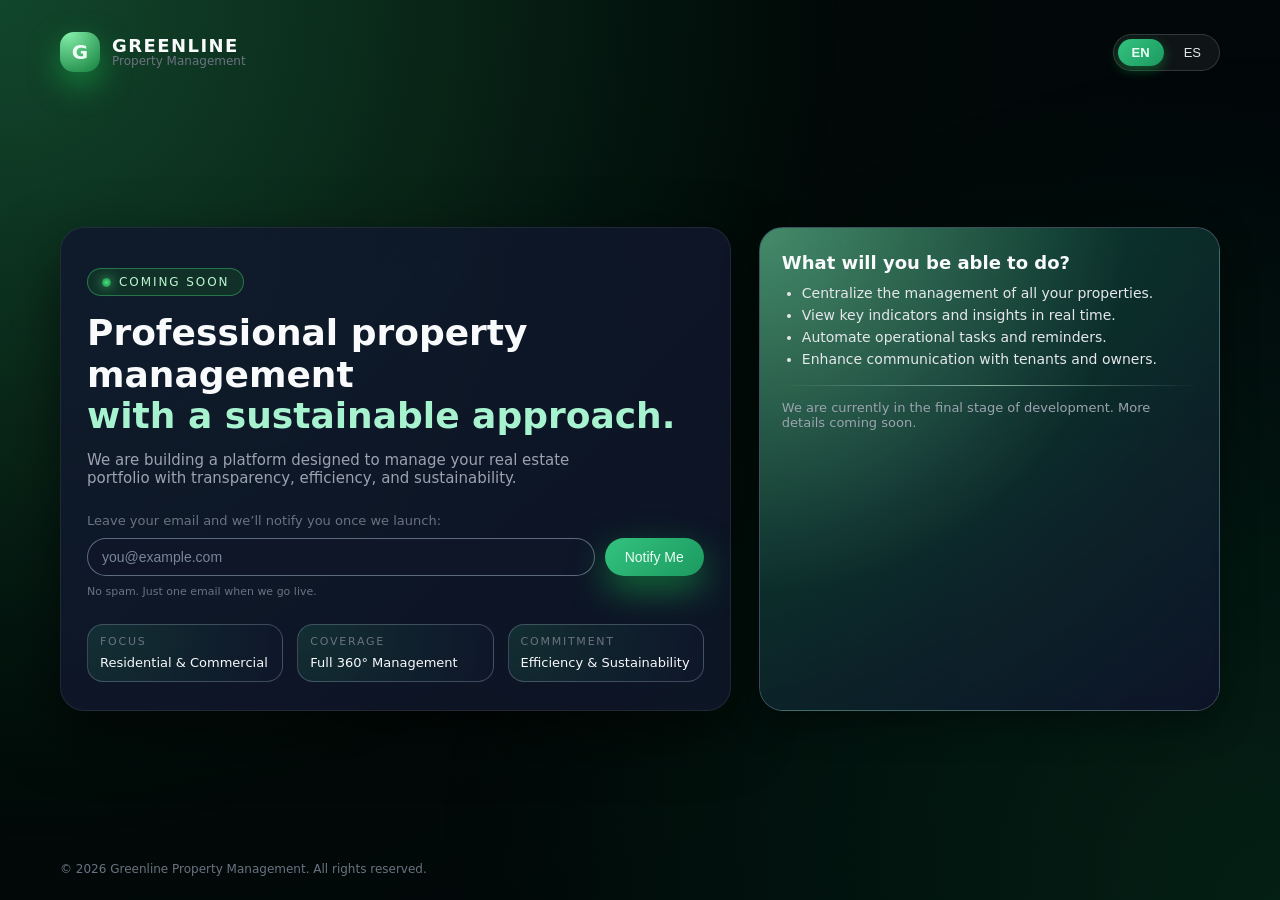
==== index.html @ aec6a35e "Initial" ====
<!DOCTYPE html>
<html lang="en">
  <head>
    <meta charset="UTF-8" />
    <title data-i18n="meta.title">Greenline Property Management – Coming Soon</title>
    <meta name="viewport" content="width=device-width, initial-scale=1.0" />

    <meta
      name="description"
      data-i18n="meta.description"
      content="We are building a modern platform for smart, transparent, and sustainable property management."
    />

    <link rel="stylesheet" href="styles.css" />
  </head>

  <body>
    <div class="gl-page">
      <div class="gl-overlay"></div>

      <!-- HEADER -->
      <header class="gl-header">
        <div class="gl-logo">
          <div class="gl-logo-mark">G</div>
          <div class="gl-logo-text">
            <span class="gl-logo-title">Greenline</span>
            <span class="gl-logo-subtitle">Property Management</span>
          </div>
        </div>

        <!-- Idioma manual (opcional) -->
        <div class="lang-switcher">
            <button data-lang="en" class="lang-btn">EN</button>
            <button data-lang="es" class="lang-btn">ES</button>
        </div>

      </header>

      <!-- MAIN HERO -->
      <main class="gl-main">
        <section class="gl-hero">
          <div class="gl-hero-content">
            <p class="gl-badge" data-i18n="badge">Coming Soon</p>

            <h1 class="gl-title">
              <span data-i18n="hero.title1">Professional property management</span>
              <span class="gl-title-highlight" data-i18n="hero.title2">
                with a sustainable approach.
              </span>
            </h1>

            <p class="gl-subtitle" data-i18n="hero.subtitle">
              We are building a platform designed to manage your real estate
              portfolio with transparency, efficiency, and sustainability.
            </p>

            <!-- FORM -->
            <form class="gl-form">
              <label for="email" class="gl-form-label" data-i18n="form.label">
                Leave your email and we’ll notify you once we launch:
              </label>

              <div class="gl-form-row">
                <input
                  type="email"
                  id="email"
                  class="gl-input"
                  required
                  data-i18n-placeholder="form.placeholder"
                  placeholder="you@example.com"
                />

                <button type="submit" class="gl-button" data-i18n="form.button">
                  Notify Me
                </button>
              </div>

              <p class="gl-privacy" data-i18n="form.privacy">
                No spam. Just one email when we go live.
              </p>
            </form>

            <!-- META DATA -->
            <div class="gl-meta">
              <div class="gl-meta-item">
                <span class="gl-meta-label" data-i18n="meta1.label">Focus</span>
                <span class="gl-meta-value" data-i18n="meta1.value">Residential & Commercial</span>
              </div>

              <div class="gl-meta-item">
                <span class="gl-meta-label" data-i18n="meta2.label">Coverage</span>
                <span class="gl-meta-value" data-i18n="meta2.value">Full 360° Management</span>
              </div>

              <div class="gl-meta-item">
                <span class="gl-meta-label" data-i18n="meta3.label">Commitment</span>
                <span class="gl-meta-value" data-i18n="meta3.value">Efficiency & Sustainability</span>
              </div>
            </div>
          </div>

          <!-- SIDE CARD -->
          <aside class="gl-side-card">
            <div class="gl-side-gradient"></div>

            <div class="gl-side-inner">
              <h2 class="gl-side-title" data-i18n="side.title">What will you be able to do?</h2>

              <ul class="gl-list">
                <li data-i18n="side.list1">Centralize the management of all your properties.</li>
                <li data-i18n="side.list2">View key indicators and insights in real time.</li>
                <li data-i18n="side.list3">Automate operational tasks and reminders.</li>
                <li data-i18n="side.list4">Enhance communication with tenants and owners.</li>
              </ul>

              <div class="gl-divider"></div>

              <p class="gl-side-note" data-i18n="side.note">
                We are currently in the final stage of development...
              </p>
            </div>
          </aside>
        </section>
      </main>

      <!-- FOOTER -->
      <footer class="gl-footer">
        <p class="gl-footer-text">
          © <span id="year"></span>
          <span data-i18n="footer.text">Greenline Property Management. All rights reserved.</span>
        </p>
      </footer>
    </div>

    <script src="main.js"></script>
  </body>
</html>
---- styles.css ----
:root {
  --gl-bg-main: #020b08;
  --gl-bg-card: rgba(8, 22, 17, 0.92);
  --gl-bg-chip: rgba(19, 57, 40, 0.7);
  --gl-border-subtle: rgba(255, 255, 255, 0.08);

  --gl-primary: #33c27f;
  --gl-primary-soft: rgba(51, 194, 127, 0.18);
  --gl-primary-strong: #1c9a60;

  --gl-text-main: #f8fafc;
  --gl-text-muted: #9ca3af;
  --gl-text-soft: #6b7280;

  --gl-radius-lg: 24px;
  --gl-radius-md: 16px;
  --gl-radius-pill: 999px;

  --gl-shadow-soft: 0 22px 60px rgba(0, 0, 0, 0.6);
  --gl-shadow-subtle: 0 12px 35px rgba(0, 0, 0, 0.4);
}

/* RESET BÁSICO */

*,
*::before,
*::after {
  box-sizing: border-box;
}

html,
body {
  margin: 0;
  padding: 0;
}

body {
  font-family: "Inter", system-ui, -apple-system, BlinkMacSystemFont, "Segoe UI",
    sans-serif;
  background: radial-gradient(circle at top left, #0b2918 0, #020b08 42%, #01040a 100%);
  color: var(--gl-text-main);
  min-height: 100vh;
}

/* LAYOUT PRINCIPAL */

.gl-page {
  position: relative;
  min-height: 100vh;
  padding: 32px 20px 24px;
  display: flex;
  flex-direction: column;
  max-width: 1200px;
  margin: 0 auto;
  isolation: isolate;
}

.gl-overlay {
  position: fixed;
  inset: 0;
  background:
    radial-gradient(circle at 0% 0%, rgba(51, 194, 127, 0.22), transparent 55%),
    radial-gradient(circle at 100% 100%, rgba(21, 128, 61, 0.25), transparent 55%);
  opacity: 0.9;
  pointer-events: none;
  z-index: -2;
}

/* HEADER / LOGO */

.gl-header {
  display: flex;
  justify-content: space-between;
  align-items: center;
  margin-bottom: 32px;
}

.gl-logo {
  display: inline-flex;
  align-items: center;
  gap: 12px;
}

.gl-logo-mark {
  width: 40px;
  height: 40px;
  border-radius: 14px;
  background: radial-gradient(circle at 20% 0%, #86efac, #15803d);
  display: flex;
  align-items: center;
  justify-content: center;
  color: #ecfdf5;
  font-weight: 700;
  font-size: 20px;
  box-shadow: 0 12px 30px rgba(22, 163, 74, 0.65);
}

.gl-logo-text {
  display: flex;
  flex-direction: column;
  line-height: 1.1;
}

.gl-logo-title {
  font-size: 18px;
  font-weight: 600;
  letter-spacing: 0.08em;
  text-transform: uppercase;
}

.gl-logo-subtitle {
  font-size: 12px;
  color: var(--gl-text-soft);
}

/* HERO */

.gl-main {
  flex: 1;
  display: flex;
  align-items: center;
}

.gl-hero {
  display: grid;
  grid-template-columns: minmax(0, 1.6fr) minmax(0, 1.1fr);
  gap: 28px;
  align-items: stretch;
  width: 100%;
}

.gl-hero-content {
  padding: 28px 26px;
  border-radius: var(--gl-radius-lg);
  background: linear-gradient(
      135deg,
      rgba(15, 23, 42, 0.92),
      rgba(15, 23, 42, 0.85)
    ),
    radial-gradient(circle at top left, rgba(51, 194, 127, 0.22), transparent 60%);
  border: 1px solid var(--gl-border-subtle);
  box-shadow: var(--gl-shadow-soft);
  backdrop-filter: blur(18px);
}

/* Badge "Próximamente" */

.gl-badge {
  display: inline-flex;
  align-items: center;
  gap: 8px;
  padding: 6px 14px;
  border-radius: var(--gl-radius-pill);
  font-size: 12px;
  letter-spacing: 0.16em;
  text-transform: uppercase;
  background-color: var(--gl-bg-chip);
  color: #bbf7d0;
  border: 1px solid rgba(74, 222, 128, 0.4);
  margin-bottom: 16px;
}

.gl-badge::before {
  content: "";
  width: 9px;
  height: 9px;
  border-radius: 999px;
  background: radial-gradient(circle, #4ade80, #15803d);
  box-shadow: 0 0 12px rgba(74, 222, 128, 0.9);
}

/* Títulos y textos */

.gl-title {
  font-size: clamp(28px, 4vw, 36px);
  line-height: 1.15;
  margin: 0 0 14px;
}

.gl-title-highlight {
  display: block;
  color: #a7f3d0;
}

.gl-subtitle {
  margin: 0 0 26px;
  font-size: 15px;
  color: var(--gl-text-muted);
  max-width: 540px;
}

/* FORMULARIO */

.gl-form {
  margin-bottom: 26px;
}

.gl-form-label {
  display: block;
  font-size: 13px;
  color: var(--gl-text-soft);
  margin-bottom: 10px;
}

.gl-form-row {
  display: flex;
  flex-wrap: wrap;
  gap: 10px;
}

.gl-input {
  flex: 1 1 200px;
  min-width: 0;
  border-radius: 999px;
  border: 1px solid rgba(148, 163, 184, 0.6);
  background-color: rgba(15, 23, 42, 0.9);
  color: var(--gl-text-main);
  padding: 10px 14px;
  font-size: 14px;
  outline: none;
  transition: border-color 0.16s ease, box-shadow 0.16s ease,
    background-color 0.16s ease;
}

.gl-input::placeholder {
  color: rgba(148, 163, 184, 0.8);
}

.gl-input:focus {
  border-color: rgba(52, 211, 153, 0.8);
  box-shadow: 0 0 0 1px rgba(16, 185, 129, 0.45);
  background-color: rgba(15, 23, 42, 0.98);
}

.gl-button {
  flex: 0 0 auto;
  border: none;
  border-radius: 999px;
  padding: 10px 20px;
  font-size: 14px;
  font-weight: 500;
  cursor: pointer;
  background: linear-gradient(135deg, var(--gl-primary), var(--gl-primary-strong));
  color: #ecfdf5;
  display: inline-flex;
  align-items: center;
  justify-content: center;
  gap: 6px;
  box-shadow: 0 14px 35px rgba(22, 163, 74, 0.58);
  transition: transform 0.14s ease, box-shadow 0.14s ease,
    filter 0.14s ease;
}

.gl-button:hover {
  transform: translateY(-1px);
  box-shadow: 0 18px 40px rgba(22, 163, 74, 0.75);
  filter: brightness(1.05);
}

.gl-button:active {
  transform: translateY(0);
  box-shadow: 0 10px 25px rgba(22, 163, 74, 0.55);
}

.gl-privacy {
  margin-top: 9px;
  font-size: 11px;
  color: var(--gl-text-soft);
}

/* META INFO */

.gl-meta {
  display: grid;
  grid-template-columns: repeat(3, minmax(0, 1fr));
  gap: 14px;
  margin-top: 8px;
}

.gl-meta-item {
  padding: 10px 12px;
  border-radius: var(--gl-radius-md);
  border: 1px solid rgba(148, 163, 184, 0.35);
  background: radial-gradient(
    circle at top left,
    rgba(51, 194, 127, 0.15),
    rgba(15, 23, 42, 0.88)
  );
}

.gl-meta-label {
  display: block;
  font-size: 11px;
  letter-spacing: 0.16em;
  text-transform: uppercase;
  color: var(--gl-text-soft);
  margin-bottom: 4px;
}

.gl-meta-value {
  font-size: 13px;
  font-weight: 500;
}

/* SIDE CARD */

.gl-side-card {
  position: relative;
  border-radius: var(--gl-radius-lg);
  overflow: hidden;
  box-shadow: var(--gl-shadow-subtle);
  border: 1px solid rgba(148, 163, 184, 0.4);
  background: radial-gradient(circle at 0% 0%, #064e3b, #020617);
}

.gl-side-gradient {
  position: absolute;
  inset: 0;
  background:
    radial-gradient(circle at top left, rgba(187, 247, 208, 0.35), transparent 55%),
    linear-gradient(145deg, rgba(22, 101, 52, 0.4), rgba(15, 23, 42, 0.95));
  opacity: 0.95;
  pointer-events: none;
}

.gl-side-inner {
  position: relative;
  padding: 24px 22px 22px;
  z-index: 1;
}

.gl-side-title {
  margin: 0 0 12px;
  font-size: 18px;
}

.gl-list {
  margin: 0;
  padding-left: 20px;
  font-size: 14px;
  color: #e5e7eb;
}

.gl-list li {
  margin-bottom: 6px;
}

.gl-divider {
  margin: 18px 0 14px;
  height: 1px;
  border-radius: 999px;
  border: none;
  background: linear-gradient(
    to right,
    transparent,
    rgba(209, 250, 229, 0.6),
    transparent
  );
}

.gl-side-note {
  margin: 0;
  font-size: 13px;
  color: var(--gl-text-muted);
}

/* FOOTER */

.gl-footer {
  display: flex;
  justify-content: space-between;
  align-items: center;
  gap: 14px;
  margin-top: 28px;
  font-size: 12px;
  color: var(--gl-text-soft);
}

.gl-footer-text {
  margin: 0;
}

.gl-social {
  display: flex;
  align-items: center;
  gap: 8px;
}

.gl-social-link {
  width: 28px;
  height: 28px;
  border-radius: 999px;
  border: 1px solid rgba(148, 163, 184, 0.4);
  display: inline-flex;
  align-items: center;
  justify-content: center;
  background-color: rgba(15, 23, 42, 0.85);
  text-decoration: none;
  transition: background-color 0.16s ease, border-color 0.16s ease,
    transform 0.16s ease, box-shadow 0.16s ease;
}

.gl-social-link:hover {
  background-color: rgba(16, 185, 129, 0.1);
  border-color: rgba(45, 212, 191, 0.8);
  transform: translateY(-1px);
  box-shadow: 0 10px 22px rgba(15, 118, 110, 0.45);
}

.gl-icon {
  width: 15px;
  height: 15px;
  fill: #e5e7eb;
}

/* RESPONSIVE */

@media (max-width: 900px) {
  .gl-page {
    padding: 24px 16px 20px;
  }

  .gl-hero {
    grid-template-columns: minmax(0, 1fr);
  }

  .gl-side-card {
    order: -1;
  }

  .gl-hero-content {
    padding: 22px 18px 20px;
  }

  .gl-meta {
    grid-template-columns: repeat(3, minmax(0, 1fr));
  }
}

@media (max-width: 700px) {
  .gl-header {
    margin-bottom: 22px;
  }

  .gl-hero {
    gap: 18px;
  }

  .gl-form-row {
    flex-direction: column;
    align-items: stretch;
  }

  .gl-button {
    width: 100%;
    justify-content: center;
  }

  .gl-meta {
    grid-template-columns: minmax(0, 1fr);
  }

  .gl-footer {
    flex-direction: column-reverse;
    align-items: flex-start;
  }
}

/* LANG SWITCHER — pill style */
.lang-switcher {
  display: flex;
  gap: 6px;
  background: rgba(255, 255, 255, 0.06);
  padding: 4px;
  border-radius: 999px;
  border: 1px solid rgba(255, 255, 255, 0.15);
  backdrop-filter: blur(8px);
}

.lang-btn {
  padding: 6px 14px;
  border: none;
  border-radius: 999px;
  background: transparent;
  color: #e5e7eb;
  font-size: 13px;
  cursor: pointer;
  transition: all 0.2s ease;
}

.lang-btn:hover {
  background: rgba(255, 255, 255, 0.14);
}

.lang-btn.active {
  background: linear-gradient(135deg, #33c27f, #1c9a60);
  color: #ecfdf5;
  font-weight: 600;
  box-shadow: 0 4px 12px rgba(22, 163, 74, 0.45);
}
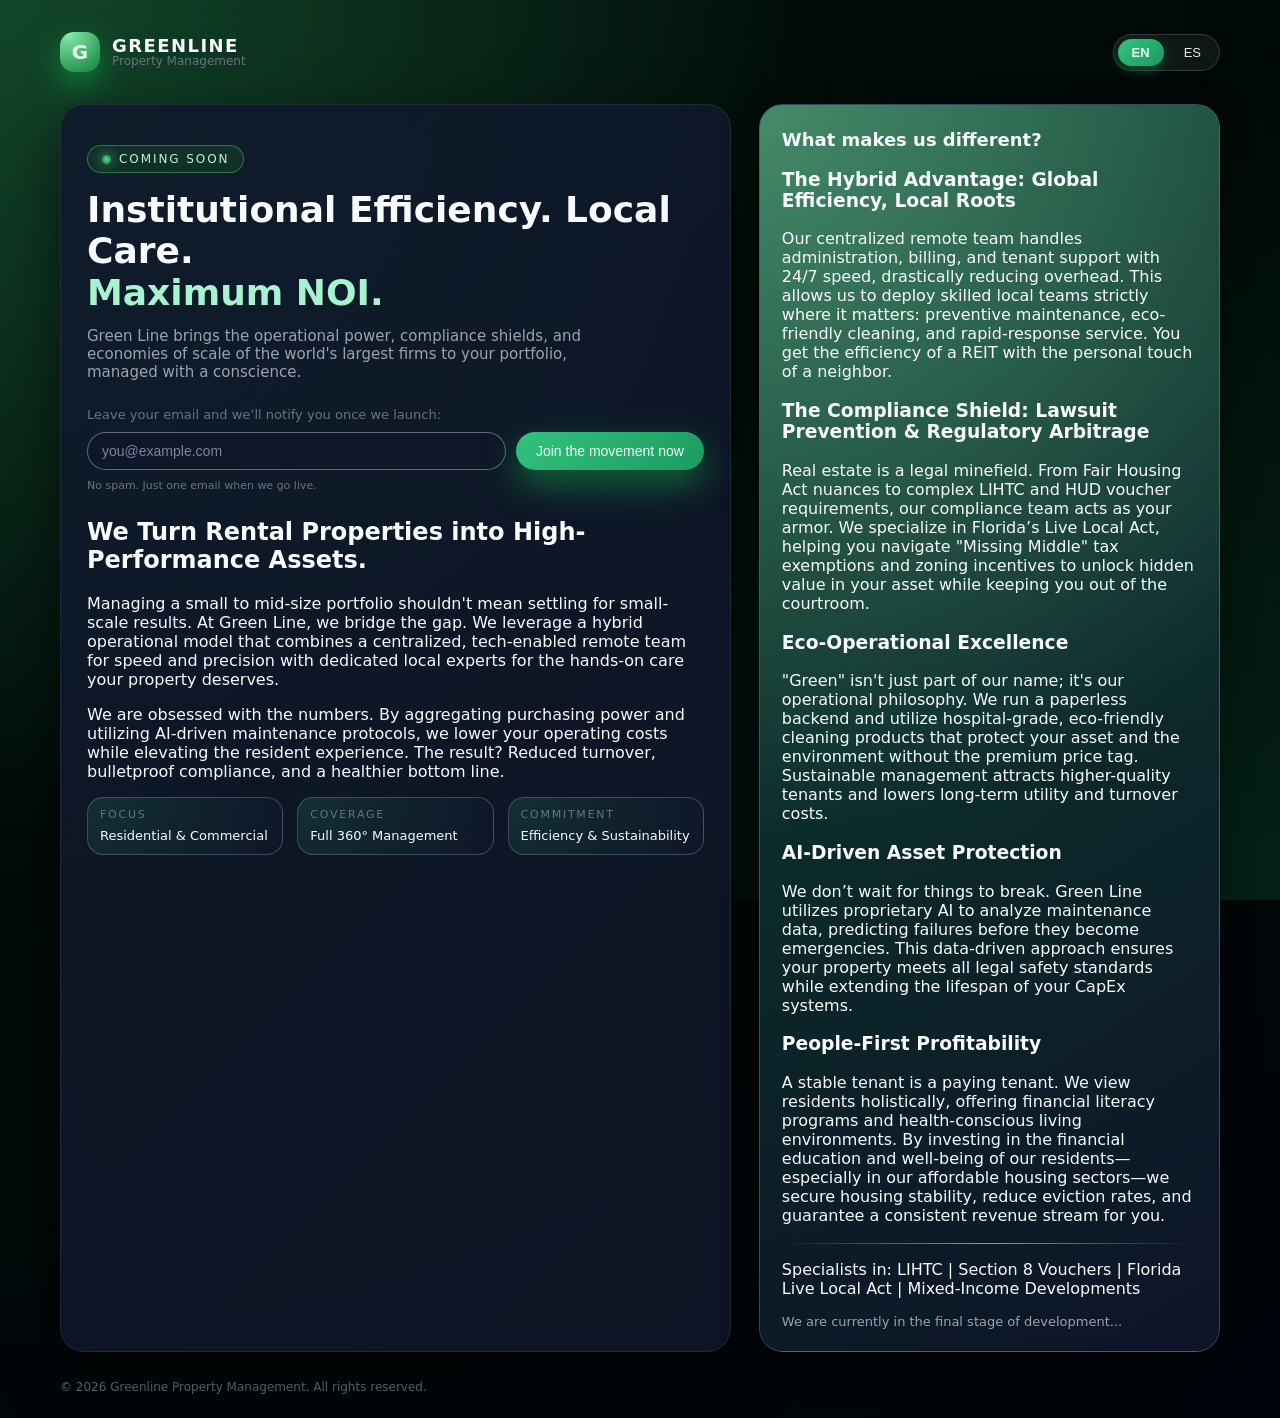
==== commit 1aa16595: "Cambios en index y landing" ====
--- a/index.html
+++ b/index.html
@@ -43,15 +43,14 @@
             <p class="gl-badge" data-i18n="badge">Coming Soon</p>
 
             <h1 class="gl-title">
-              <span data-i18n="hero.title1">Professional property management</span>
+              <span data-i18n="hero.title1">Institutional Efficiency. Local Care.</span>
               <span class="gl-title-highlight" data-i18n="hero.title2">
-                with a sustainable approach.
+                Maximum NOI.
               </span>
             </h1>
 
             <p class="gl-subtitle" data-i18n="hero.subtitle">
-              We are building a platform designed to manage your real estate
-              portfolio with transparency, efficiency, and sustainability.
+              Green Line brings the operational power, compliance shields, and economies of scale of the world's largest firms to your portfolio, managed with a conscience.
             </p>
 
             <!-- FORM -->
@@ -71,7 +70,7 @@
                 />
 
                 <button type="submit" class="gl-button" data-i18n="form.button">
-                  Notify Me
+                  Join the movement now
                 </button>
               </div>
 
@@ -79,6 +78,17 @@
                 No spam. Just one email when we go live.
               </p>
             </form>
+
+            <!-- MID SECTION -->
+            <div class="gl-mid-section">
+                <h2 class="gl-mid-title" data-i18n="mid_section.title">We Turn Rental Properties into High-Performance Assets.</h2>
+                <p class="gl-mid-text" data-i18n="mid_section.body1">
+                    Managing a small to mid-size portfolio shouldn't mean settling for small-scale results. At Green Line, we bridge the gap. We leverage a hybrid operational model that combines a centralized, tech-enabled remote team for speed and precision with dedicated local experts for the hands-on care your property deserves.
+                </p>
+                <p class="gl-mid-text" data-i18n="mid_section.body2">
+                    We are obsessed with the numbers. By aggregating purchasing power and utilizing AI-driven maintenance protocols, we lower your operating costs while elevating the resident experience. The result? Reduced turnover, bulletproof compliance, and a healthier bottom line.
+                </p>
+            </div>
 
             <!-- META DATA -->
             <div class="gl-meta">
@@ -104,16 +114,63 @@
             <div class="gl-side-gradient"></div>
 
             <div class="gl-side-inner">
-              <h2 class="gl-side-title" data-i18n="side.title">What will you be able to do?</h2>
+              <h2 class="gl-side-title" data-i18n="side.title">What makes us different?</h2>
 
-              <ul class="gl-list">
-                <li data-i18n="side.list1">Centralize the management of all your properties.</li>
-                <li data-i18n="side.list2">View key indicators and insights in real time.</li>
-                <li data-i18n="side.list3">Automate operational tasks and reminders.</li>
-                <li data-i18n="side.list4">Enhance communication with tenants and owners.</li>
-              </ul>
+              <div class="gl-feature-list">
+                  <!-- Generated via JS or hardcoded? Hardcoding for now to match structure, but using data-i18n for content -->
+                  <!-- Since the JSON structure is an array, we might need to update JS to handle it, OR we can hardcode the keys if we flatten the JSON or access by index. 
+                       However, standard i18n libraries usually handle keys. Let's assume we can access array items or we should flatten them in HTML. 
+                       Actually, to be safe and keep it simple without changing JS logic too much (assuming simple key replacement), I will use specific keys for each item if possible, or just hardcode the structure here referencing specific indices if the JS supports it.
+                       
+                       Wait, the previous JSON had "list1", "list2". I changed it to an array "items". 
+                       If the JS is simple key-value replacement, it won't handle arrays automatically.
+                       I should probably change the JSON to use explicit keys like "item1.title", "item1.desc" OR update the HTML to match the array structure if the JS is capable.
+                       
+                       Let's look at main.js to see how it handles translations.
+                  -->
+                  <!-- I will assume I need to update main.js or change the JSON structure back to flat keys if main.js is simple. 
+                       Let's check main.js first. But I am in the middle of a tool call. 
+                       I will assume flat keys are safer. I will update the HTML to use flat keys and then I might need to adjust the JSON in a subsequent step if I made it an array.
+                       Actually, I already sent the JSON update with an array. I should probably check main.js. 
+                       
+                       For now, I will write the HTML assuming I can access them, but since I can't see main.js right now (I saw it in the file list but didn't read it), I'll assume standard key-value.
+                       
+                       I will use a loop structure in my head but output static HTML with keys like side.items.0.title if the library supports it, or I'll have to fix the JSON.
+                       
+                       Let's assume I'll fix the JSON to be flat keys in the next step if needed. Or better, I'll write the HTML to expect flat keys like side.item1.title, side.item1.desc and then I will update the JSON to match this structure to be safe.
+                  -->
+                  
+                  <div class="gl-feature-item">
+                      <h3 data-i18n="side.items.0.title">The Hybrid Advantage: Global Efficiency, Local Roots</h3>
+                      <p data-i18n="side.items.0.desc">Our centralized remote team handles administration...</p>
+                  </div>
+                  
+                  <div class="gl-feature-item">
+                      <h3 data-i18n="side.items.1.title">The Compliance Shield...</h3>
+                      <p data-i18n="side.items.1.desc">Real estate is a legal minefield...</p>
+                  </div>
+
+                  <div class="gl-feature-item">
+                      <h3 data-i18n="side.items.2.title">Eco-Operational Excellence</h3>
+                      <p data-i18n="side.items.2.desc">"Green" isn't just part of our name...</p>
+                  </div>
+
+                  <div class="gl-feature-item">
+                      <h3 data-i18n="side.items.3.title">AI-Driven Asset Protection</h3>
+                      <p data-i18n="side.items.3.desc">We don’t wait for things to break...</p>
+                  </div>
+
+                  <div class="gl-feature-item">
+                      <h3 data-i18n="side.items.4.title">People-First Profitability</h3>
+                      <p data-i18n="side.items.4.desc">A stable tenant is a paying tenant...</p>
+                  </div>
+              </div>
 
               <div class="gl-divider"></div>
+              
+              <p class="gl-specialists" data-i18n="side.specialists">
+                  Specialists in: LIHTC | Section 8 Vouchers | Florida Live Local Act | Mixed-Income Developments
+              </p>
 
               <p class="gl-side-note" data-i18n="side.note">
                 We are currently in the final stage of development...
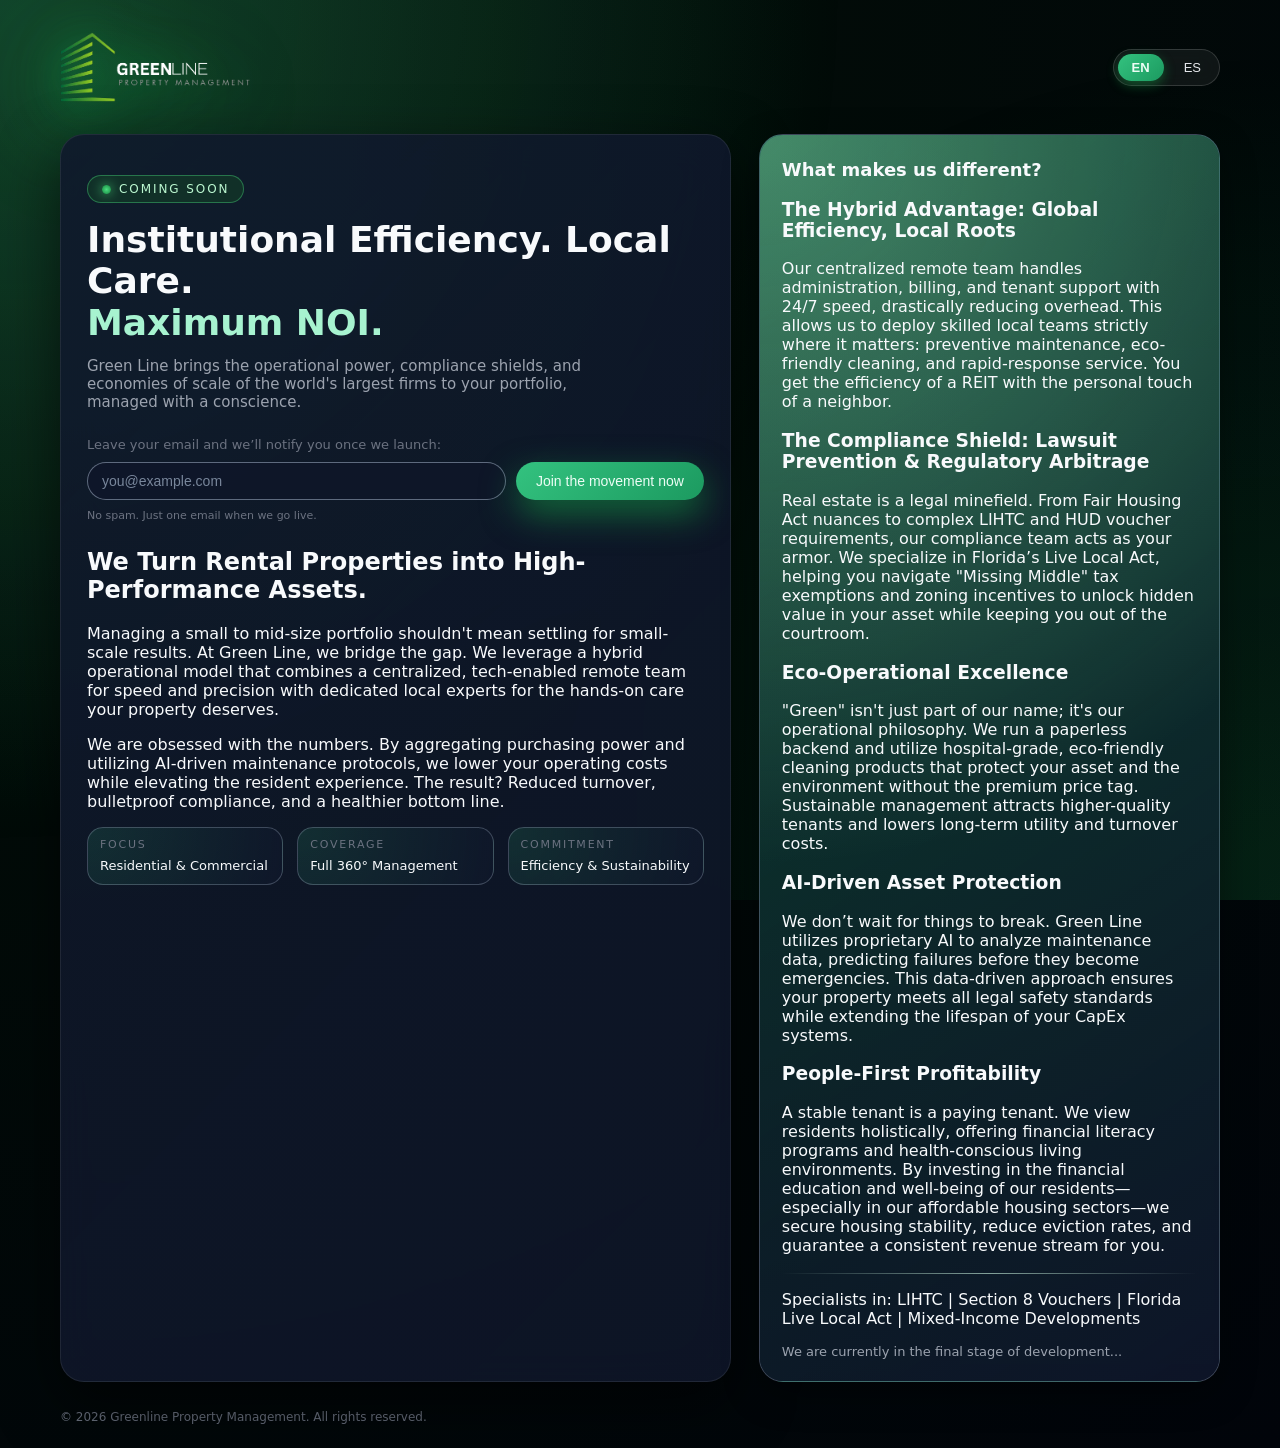
==== commit e99d412f: "Cambios en el logo" ====
--- a/index.html
+++ b/index.html
@@ -21,11 +21,7 @@
       <!-- HEADER -->
       <header class="gl-header">
         <div class="gl-logo">
-          <div class="gl-logo-mark">G</div>
-          <div class="gl-logo-text">
-            <span class="gl-logo-title">Greenline</span>
-            <span class="gl-logo-subtitle">Property Management</span>
-          </div>
+          <img src="img/logo.webp" alt="Greenline Property Management" class="gl-logo-img">
         </div>
 
         <!-- Idioma manual (opcional) -->
--- a/styles.css
+++ b/styles.css
@@ -111,6 +111,16 @@
 .gl-logo-subtitle {
   font-size: 12px;
   color: var(--gl-text-soft);
+}
+
+.gl-logo-img {
+  height: 70px;
+  width: auto;
+  display: block;
+  filter: 
+    drop-shadow(0 0 20px rgba(22, 163, 74, 0.6))
+    drop-shadow(0 8px 35px rgba(22, 163, 74, 0.5))
+    drop-shadow(0 15px 50px rgba(22, 163, 74, 0.4));
 }
 
 /* HERO */
